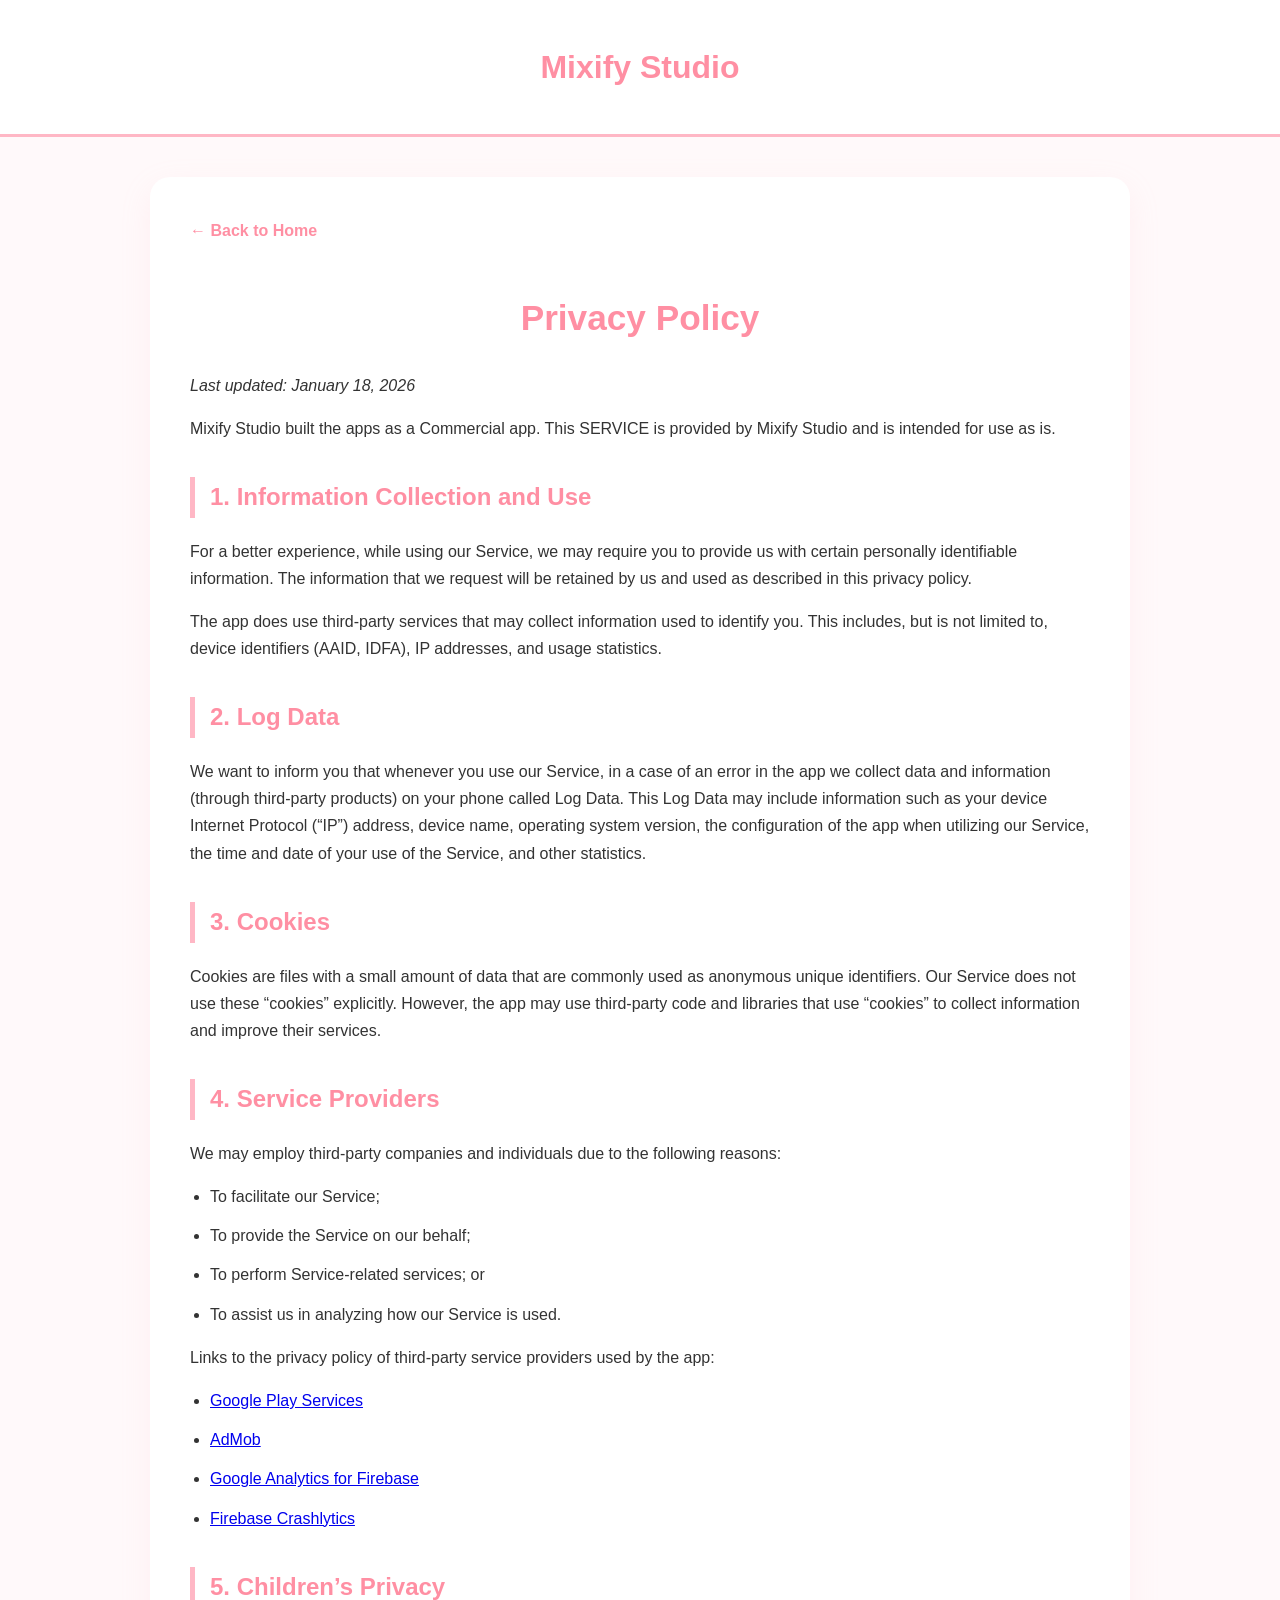
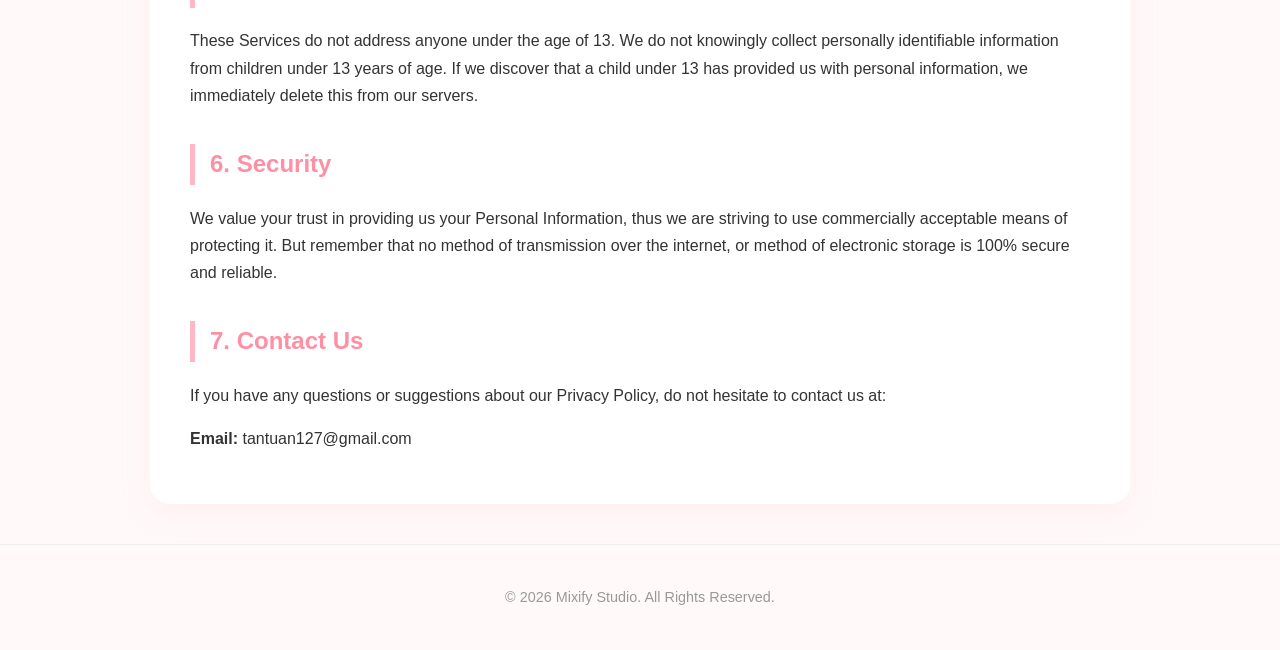
==== privacy-policy.html @ 19965524 "Create privacy-policy.html" ====
<!DOCTYPE html>
<html lang="en">
<head>
    <meta charset="UTF-8">
    <meta name="viewport" content="width=device-width, initial-scale=1.0">
    <title>Privacy Policy | Mixify Studio</title>
    <style>
        :root { --primary-pink: #ffb7c5; --soft-white: #ffffff; --text-gray: #333; --accent-color: #ff8fa3; }
        body { font-family: 'Segoe UI', Arial, sans-serif; margin: 0; background-color: #fff9fa; color: var(--text-gray); line-height: 1.7; }
        header { background: white; padding: 40px 20px; text-align: center; border-bottom: 3px solid var(--primary-pink); }
        .container { max-width: 900px; margin: 40px auto; padding: 40px; background: white; border-radius: 20px; box-shadow: 0 10px 30px rgba(255, 183, 197, 0.15); }
        h1 { color: var(--accent-color); font-size: 2.2em; text-align: center; }
        h2 { color: var(--accent-color); border-left: 5px solid var(--primary-pink); padding-left: 15px; margin-top: 35px; }
        p, li { margin-bottom: 12px; }
        ul { padding-left: 20px; }
        .back-home { display: inline-block; margin-bottom: 20px; color: var(--accent-color); text-decoration: none; font-weight: bold; }
        footer { text-align: center; padding: 40px; font-size: 0.9em; color: #999; border-top: 1px solid #eee; }
    </style>
</head>
<body>
    <header><div style="font-size: 2em; font-weight: bold; color: var(--accent-color);">Mixify Studio</div></header>
    <div class="container">
        <a href="index.html" class="back-home">← Back to Home</a>
        <h1>Privacy Policy</h1>
        <p><em>Last updated: January 18, 2026</em></p>

        <p>Mixify Studio built the apps as a Commercial app. This SERVICE is provided by Mixify Studio and is intended for use as is.</p>

        <h2>1. Information Collection and Use</h2>
        <p>For a better experience, while using our Service, we may require you to provide us with certain personally identifiable information. The information that we request will be retained by us and used as described in this privacy policy.</p>
        <p>The app does use third-party services that may collect information used to identify you. This includes, but is not limited to, device identifiers (AAID, IDFA), IP addresses, and usage statistics.</p>

        <h2>2. Log Data</h2>
        <p>We want to inform you that whenever you use our Service, in a case of an error in the app we collect data and information (through third-party products) on your phone called Log Data. This Log Data may include information such as your device Internet Protocol (“IP”) address, device name, operating system version, the configuration of the app when utilizing our Service, the time and date of your use of the Service, and other statistics.</p>

        <h2>3. Cookies</h2>
        <p>Cookies are files with a small amount of data that are commonly used as anonymous unique identifiers. Our Service does not use these “cookies” explicitly. However, the app may use third-party code and libraries that use “cookies” to collect information and improve their services.</p>

        <h2>4. Service Providers</h2>
        <p>We may employ third-party companies and individuals due to the following reasons:</p>
        <ul>
            <li>To facilitate our Service;</li>
            <li>To provide the Service on our behalf;</li>
            <li>To perform Service-related services; or</li>
            <li>To assist us in analyzing how our Service is used.</li>
        </ul>
        <p>Links to the privacy policy of third-party service providers used by the app:</p>
        <ul>
            <li><a href="https://www.google.com/policies/privacy/">Google Play Services</a></li>
            <li><a href="https://support.google.com/admob/answer/6128543?hl=vi">AdMob</a></li>
            <li><a href="https://firebase.google.com/policies/analytics">Google Analytics for Firebase</a></li>
            <li><a href="https://firebase.google.com/support/privacy/">Firebase Crashlytics</a></li>
        </ul>

        <h2>5. Children’s Privacy</h2>
        <p>These Services do not address anyone under the age of 13. We do not knowingly collect personally identifiable information from children under 13 years of age. If we discover that a child under 13 has provided us with personal information, we immediately delete this from our servers.</p>

        <h2>6. Security</h2>
        <p>We value your trust in providing us your Personal Information, thus we are striving to use commercially acceptable means of protecting it. But remember that no method of transmission over the internet, or method of electronic storage is 100% secure and reliable.</p>

        <h2>7. Contact Us</h2>
        <p>If you have any questions or suggestions about our Privacy Policy, do not hesitate to contact us at:</p>
        <p><strong>Email:</strong> tantuan127@gmail.com</p>
    </div>
    <footer>&copy; 2026 Mixify Studio. All Rights Reserved.</footer>
</body>
</html>
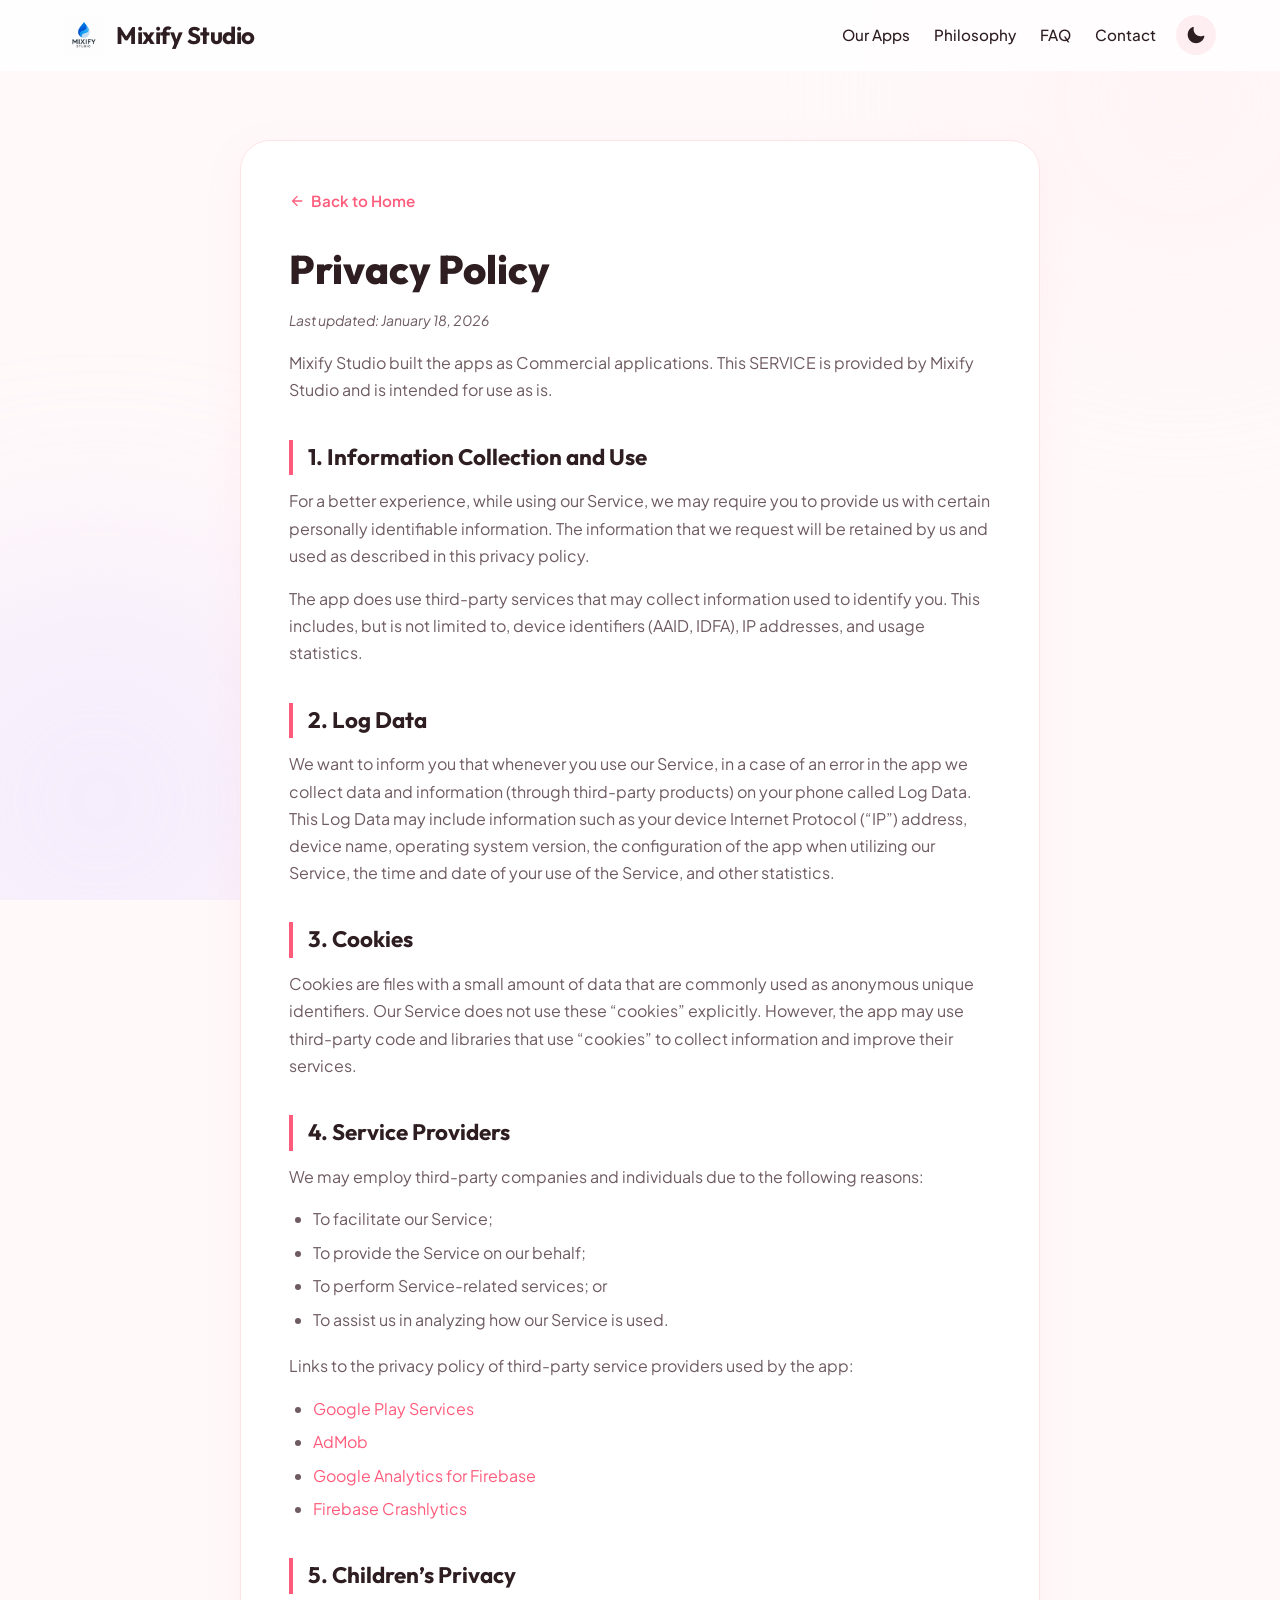
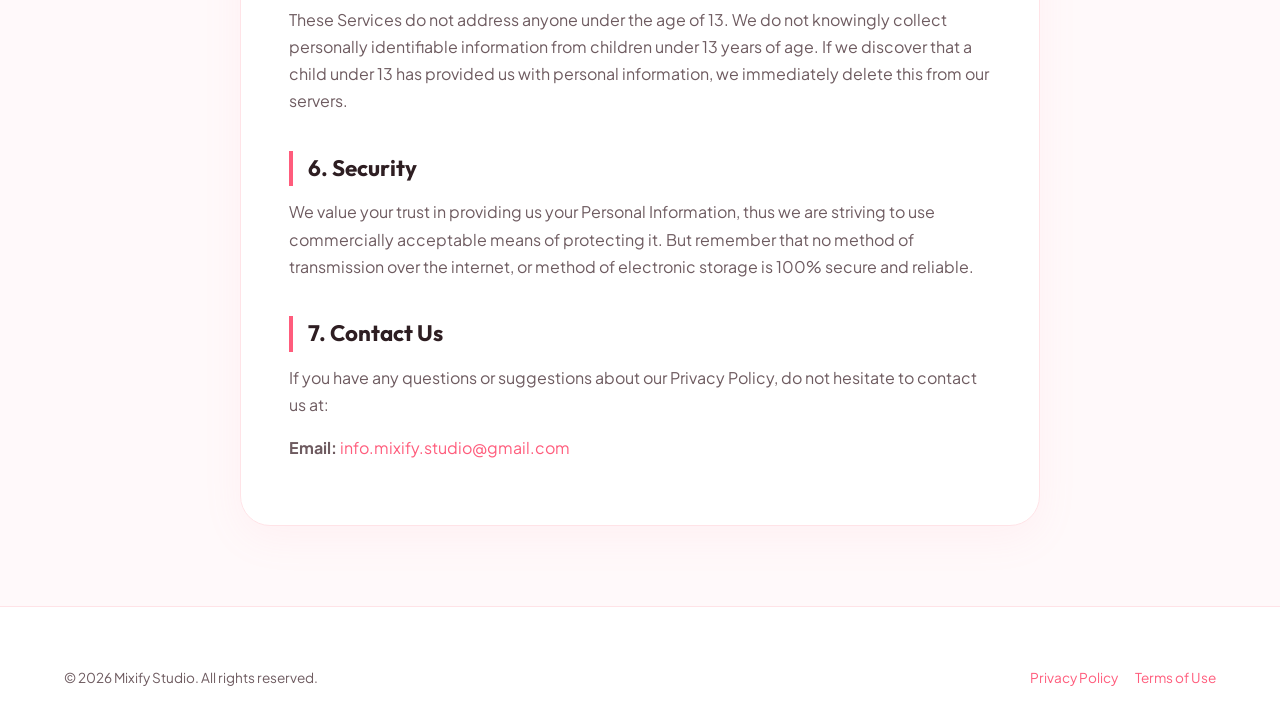
==== commit 72392c4e: "Update wweb" ====
--- a/privacy-policy.html
+++ b/privacy-policy.html
@@ -1,67 +1,155 @@
 <!DOCTYPE html>
-<html lang="en">
+<html lang="en" data-theme="light">
+
 <head>
     <meta charset="UTF-8">
     <meta name="viewport" content="width=device-width, initial-scale=1.0">
     <title>Privacy Policy | Mixify Studio</title>
-    <style>
-        :root { --primary-pink: #ffb7c5; --soft-white: #ffffff; --text-gray: #333; --accent-color: #ff8fa3; }
-        body { font-family: 'Segoe UI', Arial, sans-serif; margin: 0; background-color: #fff9fa; color: var(--text-gray); line-height: 1.7; }
-        header { background: white; padding: 40px 20px; text-align: center; border-bottom: 3px solid var(--primary-pink); }
-        .container { max-width: 900px; margin: 40px auto; padding: 40px; background: white; border-radius: 20px; box-shadow: 0 10px 30px rgba(255, 183, 197, 0.15); }
-        h1 { color: var(--accent-color); font-size: 2.2em; text-align: center; }
-        h2 { color: var(--accent-color); border-left: 5px solid var(--primary-pink); padding-left: 15px; margin-top: 35px; }
-        p, li { margin-bottom: 12px; }
-        ul { padding-left: 20px; }
-        .back-home { display: inline-block; margin-bottom: 20px; color: var(--accent-color); text-decoration: none; font-weight: bold; }
-        footer { text-align: center; padding: 40px; font-size: 0.9em; color: #999; border-top: 1px solid #eee; }
-    </style>
+    <link rel="stylesheet" href="style.css">
 </head>
+
 <body>
-    <header><div style="font-size: 2em; font-weight: bold; color: var(--accent-color);">Mixify Studio</div></header>
-    <div class="container">
-        <a href="index.html" class="back-home">← Back to Home</a>
-        <h1>Privacy Policy</h1>
-        <p><em>Last updated: January 18, 2026</em></p>
 
-        <p>Mixify Studio built the apps as a Commercial app. This SERVICE is provided by Mixify Studio and is intended for use as is.</p>
+    <!-- Floating Background Blobs -->
+    <div class="bg-blobs">
+        <div class="blob blob-1"></div>
+        <div class="blob blob-2"></div>
+    </div>
 
-        <h2>1. Information Collection and Use</h2>
-        <p>For a better experience, while using our Service, we may require you to provide us with certain personally identifiable information. The information that we request will be retained by us and used as described in this privacy policy.</p>
-        <p>The app does use third-party services that may collect information used to identify you. This includes, but is not limited to, device identifiers (AAID, IDFA), IP addresses, and usage statistics.</p>
+    <!-- Navigation Header -->
+    <header class="navbar" id="navbar">
+        <div class="nav-container">
+            <a href="index.html" class="logo-link">
+                <img src="studio-logo-full.png" alt="Mixify Studio Logo" class="nav-logo">
+                <span class="nav-brand">Mixify Studio</span>
+            </a>
+            <div class="nav-controls">
+                <nav>
+                    <ul class="nav-menu">
+                        <li class="nav-item"><a href="index.html#apps">Our Apps</a></li>
+                        <li class="nav-item"><a href="index.html#philosophy">Philosophy</a></li>
+                        <li class="nav-item"><a href="index.html#faq">FAQ</a></li>
+                        <li class="nav-item"><a href="index.html#contact">Contact</a></li>
+                    </ul>
+                </nav>
+                <!-- Light/Dark Theme Toggle -->
+                <button class="theme-toggle-btn" id="theme-toggle" aria-label="Toggle dark mode">
+                    <svg class="moon-icon" viewBox="0 0 24 24" xmlns="http://www.w3.org/2000/svg">
+                        <path
+                            d="M21.64 13a1 1 0 0 0-1.05-.14 8.05 8.05 0 0 1-3.37.73 8.15 8.15 0 0 1-8.14-8.1 8.59 8.59 0 0 1 .25-2A1 1 0 0 0 8 2.36a10.14 10.14 0 1 0 14 11.69 1 1 0 0 0-.36-1.05z" />
+                    </svg>
+                    <svg class="sun-icon" viewBox="0 0 24 24" xmlns="http://www.w3.org/2000/svg">
+                        <path
+                            d="M12 7a5 5 0 1 0 5 5 5 5 0 0 0-5-5zm0 8a3 3 0 1 1 3-3 3 3 0 0 1-3 3zm0-10a1 1 0 0 0 1-1V3a1 1 0 0 0-2 0v1A1 1 0 0 0 12 5zm0 14a1 1 0 0 0-1 1v1a1 1 0 0 0 2 0v-1a1 1 0 0 0-1-1zM5.64 6.64a1 1 0 0 0 1.41 0l.7-.7a1 1 0 0 0-1.41-1.41l-.7.7a1 1 0 0 0 0 1.41zm11.31 11.3a1 1 0 0 0 1.41 0l.7-.7a1 1 0 0 0-1.41-1.41l-.7.7a1 1 0 0 0 0 1.41zM5 12a1 1 0 0 0-1-1H3a1 1 0 0 0 0 2h1a1 1 0 0 0 1-1zm16-1h-1a1 1 0 0 0 0 2h1a1 1 0 0 0 0-2zM6.34 16.25a1 1 0 0 0-1.41 1.41l.7.7a1 1 0 0 0 1.41-1.41zm11.31-11.3a1 1 0 0 0-1.41 1.41l.7.7a1 1 0 0 0 1.41-1.41z" />
+                    </svg>
+                </button>
+            </div>
+        </div>
+    </header>
 
-        <h2>2. Log Data</h2>
-        <p>We want to inform you that whenever you use our Service, in a case of an error in the app we collect data and information (through third-party products) on your phone called Log Data. This Log Data may include information such as your device Internet Protocol (“IP”) address, device name, operating system version, the configuration of the app when utilizing our Service, the time and date of your use of the Service, and other statistics.</p>
+    <!-- Main Legal Content Section -->
+    <main class="legal-page">
+        <div class="container">
+            <div class="legal-container">
+                <a href="index.html" class="back-home-link">
+                    <svg viewBox="0 0 24 24" width="16" height="16" fill="currentColor">
+                        <path d="M20 11H7.83l5.59-5.59L12 4l-8 8 8 8 1.41-1.41L7.83 13H20v-2z" />
+                    </svg>
+                    Back to Home
+                </a>
+                <h1>Privacy Policy</h1>
+                <p class="legal-date">Last updated: January 18, 2026</p>
 
-        <h2>3. Cookies</h2>
-        <p>Cookies are files with a small amount of data that are commonly used as anonymous unique identifiers. Our Service does not use these “cookies” explicitly. However, the app may use third-party code and libraries that use “cookies” to collect information and improve their services.</p>
+                <p>Mixify Studio built the apps as Commercial applications. This SERVICE is provided by Mixify Studio
+                    and is intended for use as is.</p>
 
-        <h2>4. Service Providers</h2>
-        <p>We may employ third-party companies and individuals due to the following reasons:</p>
-        <ul>
-            <li>To facilitate our Service;</li>
-            <li>To provide the Service on our behalf;</li>
-            <li>To perform Service-related services; or</li>
-            <li>To assist us in analyzing how our Service is used.</li>
-        </ul>
-        <p>Links to the privacy policy of third-party service providers used by the app:</p>
-        <ul>
-            <li><a href="https://www.google.com/policies/privacy/">Google Play Services</a></li>
-            <li><a href="https://support.google.com/admob/answer/6128543?hl=vi">AdMob</a></li>
-            <li><a href="https://firebase.google.com/policies/analytics">Google Analytics for Firebase</a></li>
-            <li><a href="https://firebase.google.com/support/privacy/">Firebase Crashlytics</a></li>
-        </ul>
+                <h2>1. Information Collection and Use</h2>
+                <p>For a better experience, while using our Service, we may require you to provide us with certain
+                    personally identifiable information. The information that we request will be retained by us and used
+                    as described in this privacy policy.</p>
+                <p>The app does use third-party services that may collect information used to identify you. This
+                    includes, but is not limited to, device identifiers (AAID, IDFA), IP addresses, and usage
+                    statistics.</p>
 
-        <h2>5. Children’s Privacy</h2>
-        <p>These Services do not address anyone under the age of 13. We do not knowingly collect personally identifiable information from children under 13 years of age. If we discover that a child under 13 has provided us with personal information, we immediately delete this from our servers.</p>
+                <h2>2. Log Data</h2>
+                <p>We want to inform you that whenever you use our Service, in a case of an error in the app we collect
+                    data and information (through third-party products) on your phone called Log Data. This Log Data may
+                    include information such as your device Internet Protocol (“IP”) address, device name, operating
+                    system version, the configuration of the app when utilizing our Service, the time and date of your
+                    use of the Service, and other statistics.</p>
 
-        <h2>6. Security</h2>
-        <p>We value your trust in providing us your Personal Information, thus we are striving to use commercially acceptable means of protecting it. But remember that no method of transmission over the internet, or method of electronic storage is 100% secure and reliable.</p>
+                <h2>3. Cookies</h2>
+                <p>Cookies are files with a small amount of data that are commonly used as anonymous unique identifiers.
+                    Our Service does not use these “cookies” explicitly. However, the app may use third-party code and
+                    libraries that use “cookies” to collect information and improve their services.</p>
 
-        <h2>7. Contact Us</h2>
-        <p>If you have any questions or suggestions about our Privacy Policy, do not hesitate to contact us at:</p>
-        <p><strong>Email:</strong> tantuan127@gmail.com</p>
-    </div>
-    <footer>&copy; 2026 Mixify Studio. All Rights Reserved.</footer>
+                <h2>4. Service Providers</h2>
+                <p>We may employ third-party companies and individuals due to the following reasons:</p>
+                <ul>
+                    <li>To facilitate our Service;</li>
+                    <li>To provide the Service on our behalf;</li>
+                    <li>To perform Service-related services; or</li>
+                    <li>To assist us in analyzing how our Service is used.</li>
+                </ul>
+                <p>Links to the privacy policy of third-party service providers used by the app:</p>
+                <ul>
+                    <li><a href="https://www.google.com/policies/privacy/" target="_blank">Google Play Services</a></li>
+                    <li><a href="https://support.google.com/admob/answer/6128543?hl=en" target="_blank">AdMob</a></li>
+                    <li><a href="https://firebase.google.com/policies/analytics" target="_blank">Google Analytics for
+                            Firebase</a></li>
+                    <li><a href="https://firebase.google.com/support/privacy/" target="_blank">Firebase Crashlytics</a>
+                    </li>
+                </ul>
+
+                <h2>5. Children’s Privacy</h2>
+                <p>These Services do not address anyone under the age of 13. We do not knowingly collect personally
+                    identifiable information from children under 13 years of age. If we discover that a child under 13
+                    has provided us with personal information, we immediately delete this from our servers.</p>
+
+                <h2>6. Security</h2>
+                <p>We value your trust in providing us your Personal Information, thus we are striving to use
+                    commercially acceptable means of protecting it. But remember that no method of transmission over the
+                    internet, or method of electronic storage is 100% secure and reliable.</p>
+
+                <h2>7. Contact Us</h2>
+                <p>If you have any questions or suggestions about our Privacy Policy, do not hesitate to contact us at:
+                </p>
+                <p><strong>Email:</strong> <a
+                        href="mailto:info.mixify.studio@gmail.com">info.mixify.studio@gmail.com</a></p>
+            </div>
+        </div>
+    </main>
+
+    <!-- Footer -->
+    <footer class="footer">
+        <div class="footer-container">
+            <div class="footer-bottom" style="border-top: none; padding-top: 0;">
+                <p>&copy; 2026 Mixify Studio. All rights reserved.</p>
+                <p>
+                    <a href="privacy-policy.html" style="margin-right: 15px;">Privacy Policy</a>
+                    <a href="terms-of-use.html">Terms of Use</a>
+                </p>
+            </div>
+        </div>
+    </footer>
+
+    <!-- App JavaScript Logic -->
+    <script>
+        // Theme Toggle Logic
+        const themeToggle = document.getElementById('theme-toggle');
+        const rootHtml = document.documentElement;
+
+        // Check for saved theme preference or use light theme default
+        const savedTheme = localStorage.getItem('theme') || 'light';
+        rootHtml.setAttribute('data-theme', savedTheme);
+
+        themeToggle.addEventListener('click', () => {
+            const currentTheme = rootHtml.getAttribute('data-theme');
+            const newTheme = currentTheme === 'dark' ? 'light' : 'dark';
+            rootHtml.setAttribute('data-theme', newTheme);
+            localStorage.setItem('theme', newTheme);
+        });
+    </script>
 </body>
-</html>
+
+</html>
--- a/style.css
+++ b/style.css
@@ -0,0 +1,996 @@
+@import url('https://fonts.googleapis.com/css2?family=Outfit:wght@300;400;500;600;700;800&family=Plus+Jakarta+Sans:wght@300;400;500;600;700&display=swap');
+
+:root {
+    /* Light Theme (Aesthetic Pastel Pink) */
+    --bg-primary: #FFF9FA;
+    --bg-secondary: #FFFFFF;
+    --accent-pink: #FF8FA3;
+    --accent-rose: #FF5C7C;
+    --accent-light: #FFEEF1;
+    --accent-lavender: #E8DDFF;
+    --text-main: #2E1E22;
+    --text-muted: #6E5B60;
+    --border-color: #FFE3E7;
+    --card-shadow: 0 12px 40px rgba(255, 143, 163, 0.08);
+    --card-shadow-hover: 0 20px 48px rgba(255, 143, 163, 0.16);
+    --glass-bg: rgba(255, 255, 255, 0.75);
+    --glass-border: rgba(255, 255, 255, 0.6);
+    --transition-speed: 0.3s;
+    --font-heading: 'Outfit', sans-serif;
+    --font-body: 'Plus Jakarta Sans', sans-serif;
+}
+
+[data-theme="dark"] {
+    /* Dark Theme (Sweet Neon Dark) */
+    --bg-primary: #0A0708;
+    --bg-secondary: #130E10;
+    --accent-pink: #FF5E7E;
+    --accent-rose: #FF8FA3;
+    --accent-light: #251318;
+    --accent-lavender: #231C30;
+    --text-main: #FDF5F7;
+    --text-muted: #A89599;
+    --border-color: #26191C;
+    --card-shadow: 0 15px 45px rgba(0, 0, 0, 0.5);
+    --card-shadow-hover: 0 25px 55px rgba(255, 94, 126, 0.1);
+    --glass-bg: rgba(19, 14, 16, 0.8);
+    --glass-border: rgba(255, 255, 255, 0.04);
+}
+
+/* Base Styles */
+* {
+    box-sizing: border-box;
+    margin: 0;
+    padding: 0;
+}
+
+body {
+    background-color: var(--bg-primary);
+    color: var(--text-main);
+    font-family: var(--font-body);
+    line-height: 1.6;
+    overflow-x: hidden;
+    transition: background-color var(--transition-speed), color var(--transition-speed);
+}
+
+a {
+    color: var(--accent-rose);
+    text-decoration: none;
+    transition: color var(--transition-speed);
+}
+
+a:hover {
+    color: var(--accent-pink);
+}
+
+/* Background Blobs for Floating Effect */
+.bg-blobs {
+    position: fixed;
+    top: 0;
+    left: 0;
+    width: 100%;
+    height: 100%;
+    z-index: -1;
+    overflow: hidden;
+    pointer-events: none;
+}
+
+.blob {
+    position: absolute;
+    border-radius: 50%;
+    filter: blur(100px);
+    opacity: 0.4;
+    animation: floatBlob 20s infinite alternate ease-in-out;
+}
+
+.blob-1 {
+    width: 400px;
+    height: 400px;
+    background-color: var(--accent-light);
+    top: -100px;
+    right: -100px;
+}
+
+.blob-2 {
+    width: 500px;
+    height: 500px;
+    background-color: var(--accent-lavender);
+    bottom: -150px;
+    left: -150px;
+    animation-delay: 5s;
+}
+
+@keyframes floatBlob {
+    0% { transform: translate(0, 0) scale(1); }
+    100% { transform: translate(60px, 40px) scale(1.1); }
+}
+
+/* Navbar */
+.navbar {
+    position: fixed;
+    top: 0;
+    left: 0;
+    width: 100%;
+    z-index: 100;
+    background: var(--glass-bg);
+    backdrop-filter: blur(12px);
+    -webkit-backdrop-filter: blur(12px);
+    border-bottom: 1px solid var(--glass-border);
+    padding: 15px 0;
+    transition: background var(--transition-speed);
+}
+
+.nav-container {
+    max-width: 1200px;
+    margin: 0 auto;
+    padding: 0 24px;
+    display: flex;
+    justify-content: space-between;
+    align-items: center;
+}
+
+.logo-link {
+    display: flex;
+    align-items: center;
+    gap: 12px;
+}
+
+.nav-logo {
+    max-height: 40px;
+    width: auto;
+    object-fit: contain;
+}
+
+.nav-brand {
+    font-family: var(--font-heading);
+    font-size: 1.5em;
+    font-weight: 700;
+    letter-spacing: -0.5px;
+    color: var(--text-main);
+}
+
+.nav-controls {
+    display: flex;
+    align-items: center;
+    gap: 20px;
+}
+
+.nav-menu {
+    display: flex;
+    gap: 24px;
+    list-style: none;
+}
+
+.nav-item a {
+    color: var(--text-main);
+    font-weight: 500;
+    font-size: 0.95em;
+    position: relative;
+    padding: 6px 0;
+}
+
+.nav-item a::after {
+    content: '';
+    position: absolute;
+    bottom: 0;
+    left: 0;
+    width: 0;
+    height: 2px;
+    background-color: var(--accent-rose);
+    transition: width var(--transition-speed);
+}
+
+.nav-item a:hover::after {
+    width: 100%;
+}
+
+/* Theme Toggle Button */
+.theme-toggle-btn {
+    background: none;
+    border: none;
+    cursor: pointer;
+    padding: 8px;
+    border-radius: 50%;
+    color: var(--text-main);
+    display: flex;
+    align-items: center;
+    justify-content: center;
+    background-color: var(--accent-light);
+    width: 40px;
+    height: 40px;
+    transition: background-color var(--transition-speed), transform 0.2s;
+}
+
+.theme-toggle-btn:hover {
+    transform: scale(1.1);
+}
+
+.theme-toggle-btn svg {
+    width: 20px;
+    height: 20px;
+    fill: currentColor;
+}
+
+.sun-icon { display: none; }
+[data-theme="dark"] .sun-icon { display: block; }
+[data-theme="dark"] .moon-icon { display: none; }
+
+/* Hero Section */
+.hero {
+    padding: 160px 0 80px;
+    position: relative;
+    text-align: center;
+}
+
+.hero-container {
+    max-width: 900px;
+    margin: 0 auto;
+    padding: 0 24px;
+}
+
+.badge {
+    display: inline-block;
+    background: var(--accent-light);
+    color: var(--accent-rose);
+    padding: 6px 16px;
+    border-radius: 30px;
+    font-weight: 600;
+    font-size: 0.85em;
+    margin-bottom: 24px;
+    letter-spacing: 0.5px;
+    border: 1px solid var(--border-color);
+}
+
+.hero-title {
+    font-family: var(--font-heading);
+    font-size: 3.5em;
+    font-weight: 800;
+    line-height: 1.15;
+    letter-spacing: -1.5px;
+    margin-bottom: 24px;
+}
+
+.gradient-text {
+    background: linear-gradient(135deg, var(--accent-rose) 0%, #A06CFF 100%);
+    -webkit-background-clip: text;
+    -webkit-text-fill-color: transparent;
+    background-clip: text;
+}
+
+.hero-subtitle {
+    font-size: 1.15em;
+    color: var(--text-muted);
+    max-width: 650px;
+    margin: 0 auto 36px;
+    line-height: 1.6;
+}
+
+.hero-ctas {
+    display: flex;
+    gap: 16px;
+    justify-content: center;
+    align-items: center;
+}
+
+.btn-primary {
+    display: inline-block;
+    background-color: var(--accent-rose);
+    color: #FFFFFF !important;
+    padding: 14px 32px;
+    border-radius: 50px;
+    font-weight: 600;
+    box-shadow: 0 8px 24px rgba(255, 92, 124, 0.25);
+    transition: background-color var(--transition-speed), transform 0.2s, box-shadow var(--transition-speed);
+}
+
+.btn-primary:hover {
+    background-color: var(--accent-pink);
+    transform: translateY(-2px);
+    box-shadow: 0 12px 30px rgba(255, 92, 124, 0.4);
+}
+
+.btn-secondary {
+    display: inline-block;
+    background-color: var(--bg-secondary);
+    color: var(--text-main);
+    border: 1px solid var(--border-color);
+    padding: 14px 32px;
+    border-radius: 50px;
+    font-weight: 600;
+    transition: transform 0.2s, background-color var(--transition-speed);
+}
+
+.btn-secondary:hover {
+    background-color: var(--accent-light);
+    transform: translateY(-2px);
+}
+
+/* Stats Section */
+.stats-row {
+    display: flex;
+    justify-content: center;
+    gap: 60px;
+    margin-top: 60px;
+}
+
+.stat-item {
+    text-align: center;
+}
+
+.stat-number {
+    font-family: var(--font-heading);
+    font-size: 2.2em;
+    font-weight: 800;
+    color: var(--accent-rose);
+}
+
+.stat-label {
+    font-size: 0.85em;
+    color: var(--text-muted);
+    font-weight: 500;
+    margin-top: 4px;
+}
+
+/* Section Common Styles */
+.section {
+    padding: 80px 0;
+}
+
+.section-header {
+    text-align: center;
+    max-width: 600px;
+    margin: 0 auto 60px;
+}
+
+.section-title {
+    font-family: var(--font-heading);
+    font-size: 2.5em;
+    font-weight: 800;
+    letter-spacing: -0.8px;
+    margin-bottom: 12px;
+}
+
+.section-subtitle {
+    color: var(--text-muted);
+    font-size: 1.05em;
+}
+
+.container {
+    max-width: 1200px;
+    margin: 0 auto;
+    padding: 0 24px;
+}
+
+/* Apps Grid */
+.apps-grid {
+    display: grid;
+    grid-template-columns: repeat(auto-fill, minmax(320px, 1fr));
+    gap: 30px;
+}
+
+.app-card {
+    background: var(--bg-secondary);
+    border-radius: 30px;
+    border: 1px solid var(--border-color);
+    padding: 30px;
+    box-shadow: var(--card-shadow);
+    transition: transform 0.4s cubic-bezier(0.175, 0.885, 0.32, 1.275), box-shadow 0.4s, border-color var(--transition-speed);
+    display: flex;
+    flex-direction: column;
+    height: 100%;
+}
+
+.app-card:hover {
+    transform: translateY(-8px);
+    box-shadow: var(--card-shadow-hover);
+    border-color: var(--accent-pink);
+}
+
+.app-card-header {
+    display: flex;
+    align-items: center;
+    gap: 20px;
+    margin-bottom: 20px;
+}
+
+.app-card-icon {
+    width: 72px;
+    height: 72px;
+    border-radius: 20%;
+    object-fit: cover;
+    box-shadow: 0 6px 16px rgba(0, 0, 0, 0.08);
+}
+
+.app-card-title-group {
+    display: flex;
+    flex-direction: column;
+}
+
+.app-card-title {
+    font-family: var(--font-heading);
+    font-size: 1.2em;
+    font-weight: 700;
+    line-height: 1.3;
+}
+
+.app-card-tag {
+    font-size: 0.75em;
+    font-weight: 600;
+    color: var(--accent-rose);
+    text-transform: uppercase;
+    letter-spacing: 0.8px;
+    margin-top: 4px;
+}
+
+.app-card-desc {
+    color: var(--text-muted);
+    font-size: 0.92em;
+    line-height: 1.5;
+    margin-bottom: 24px;
+    display: -webkit-box;
+    -webkit-line-clamp: 3;
+    -webkit-box-orient: vertical;
+    overflow: hidden;
+    flex-grow: 1;
+}
+
+.app-card-action {
+    display: flex;
+    justify-content: space-between;
+    align-items: center;
+    margin-top: auto;
+}
+
+.btn-text {
+    font-weight: 600;
+    font-size: 0.9em;
+    display: flex;
+    align-items: center;
+    gap: 6px;
+    cursor: pointer;
+    color: var(--accent-rose);
+    border: none;
+    background: none;
+}
+
+.btn-text svg {
+    transition: transform var(--transition-speed);
+}
+
+.btn-text:hover svg {
+    transform: translateX(4px);
+}
+
+/* Philosophy */
+.philosophy-grid {
+    display: grid;
+    grid-template-columns: repeat(3, 1fr);
+    gap: 30px;
+}
+
+.phil-card {
+    background-color: var(--bg-secondary);
+    border: 1px solid var(--border-color);
+    padding: 40px 30px;
+    border-radius: 30px;
+    text-align: center;
+    box-shadow: var(--card-shadow);
+}
+
+.phil-icon-wrapper {
+    width: 64px;
+    height: 64px;
+    border-radius: 50%;
+    background-color: var(--accent-light);
+    color: var(--accent-rose);
+    display: flex;
+    align-items: center;
+    justify-content: center;
+    margin: 0 auto 24px;
+}
+
+.phil-icon-wrapper svg {
+    width: 28px;
+    height: 28px;
+    fill: currentColor;
+}
+
+.phil-title {
+    font-family: var(--font-heading);
+    font-size: 1.3em;
+    font-weight: 700;
+    margin-bottom: 12px;
+}
+
+.phil-desc {
+    color: var(--text-muted);
+    font-size: 0.92em;
+    line-height: 1.6;
+}
+
+/* FAQ Section */
+.faq-list {
+    max-width: 800px;
+    margin: 0 auto;
+    display: flex;
+    flex-direction: column;
+    gap: 16px;
+}
+
+.faq-item {
+    background-color: var(--bg-secondary);
+    border: 1px solid var(--border-color);
+    border-radius: 20px;
+    overflow: hidden;
+    box-shadow: var(--card-shadow);
+    transition: border-color var(--transition-speed);
+}
+
+.faq-question {
+    padding: 24px 30px;
+    font-family: var(--font-heading);
+    font-size: 1.1em;
+    font-weight: 600;
+    cursor: pointer;
+    display: flex;
+    justify-content: space-between;
+    align-items: center;
+    user-select: none;
+}
+
+.faq-toggle-icon {
+    width: 18px;
+    height: 18px;
+    transition: transform var(--transition-speed);
+    fill: var(--text-main);
+}
+
+.faq-answer {
+    max-height: 0;
+    overflow: hidden;
+    transition: max-height var(--transition-speed) ease-out, padding var(--transition-speed);
+    padding: 0 30px;
+    color: var(--text-muted);
+    font-size: 0.95em;
+    line-height: 1.6;
+}
+
+.faq-item.active {
+    border-color: var(--accent-pink);
+}
+
+.faq-item.active .faq-answer {
+    padding-bottom: 24px;
+}
+
+.faq-item.active .faq-toggle-icon {
+    transform: rotate(180deg);
+}
+
+/* Contact Section */
+.contact-card {
+    background-color: var(--bg-secondary);
+    border: 1px solid var(--border-color);
+    border-radius: 36px;
+    box-shadow: var(--card-shadow);
+    padding: 60px 48px;
+    max-width: 800px;
+    margin: 0 auto;
+    position: relative;
+    overflow: hidden;
+}
+
+.contact-header {
+    text-align: center;
+    margin-bottom: 40px;
+}
+
+.contact-header h3 {
+    font-family: var(--font-heading);
+    font-size: 1.8em;
+    font-weight: 800;
+    margin-bottom: 8px;
+}
+
+.contact-form {
+    display: grid;
+    grid-template-columns: 1fr 1fr;
+    gap: 20px;
+}
+
+.form-group-full {
+    grid-column: span 2;
+}
+
+.form-group {
+    display: flex;
+    flex-direction: column;
+    gap: 8px;
+}
+
+.form-group label {
+    font-size: 0.85em;
+    font-weight: 600;
+    color: var(--text-muted);
+}
+
+.form-control {
+    width: 100%;
+    background-color: var(--bg-primary);
+    border: 1px solid var(--border-color);
+    border-radius: 12px;
+    padding: 14px 18px;
+    font-family: inherit;
+    font-size: 0.95em;
+    color: var(--text-main);
+    transition: border-color var(--transition-speed), box-shadow var(--transition-speed);
+}
+
+.form-control:focus {
+    outline: none;
+    border-color: var(--accent-pink);
+    box-shadow: 0 0 0 3px rgba(255, 143, 163, 0.2);
+}
+
+textarea.form-control {
+    resize: vertical;
+    min-height: 120px;
+}
+
+.submit-btn {
+    background-color: var(--accent-rose);
+    color: white;
+    border: none;
+    padding: 16px;
+    border-radius: 12px;
+    font-size: 1em;
+    font-weight: 600;
+    cursor: pointer;
+    box-shadow: 0 6px 16px rgba(255, 92, 124, 0.2);
+    transition: background-color var(--transition-speed), transform 0.2s;
+    display: flex;
+    justify-content: center;
+    align-items: center;
+    gap: 8px;
+}
+
+.submit-btn:hover {
+    background-color: var(--accent-pink);
+    transform: translateY(-1px);
+}
+
+.success-message {
+    margin-top: 15px;
+    text-align: center;
+    color: #4BB543;
+    font-weight: 600;
+    display: none;
+}
+
+/* Modal / Drawer for App Details */
+.modal {
+    position: fixed;
+    top: 0;
+    left: 0;
+    width: 100%;
+    height: 100%;
+    z-index: 1000;
+    display: flex;
+    align-items: center;
+    justify-content: center;
+    opacity: 0;
+    pointer-events: none;
+    transition: opacity 0.3s ease;
+}
+
+.modal.active {
+    opacity: 1;
+    pointer-events: auto;
+}
+
+.modal-overlay {
+    position: absolute;
+    top: 0;
+    left: 0;
+    width: 100%;
+    height: 100%;
+    background-color: rgba(10, 7, 8, 0.6);
+    backdrop-filter: blur(6px);
+}
+
+.modal-container {
+    background-color: var(--bg-secondary);
+    border: 1px solid var(--border-color);
+    border-radius: 36px;
+    box-shadow: 0 30px 70px rgba(0, 0, 0, 0.3);
+    max-width: 600px;
+    width: calc(100% - 40px);
+    z-index: 1001;
+    position: relative;
+    padding: 40px;
+    transform: scale(0.9);
+    transition: transform 0.3s cubic-bezier(0.34, 1.56, 0.64, 1);
+}
+
+.modal.active .modal-container {
+    transform: scale(1);
+}
+
+.modal-close {
+    position: absolute;
+    top: 24px;
+    right: 24px;
+    background: none;
+    border: none;
+    cursor: pointer;
+    color: var(--text-muted);
+    transition: color var(--transition-speed);
+}
+
+.modal-close:hover {
+    color: var(--text-main);
+}
+
+.modal-app-header {
+    display: flex;
+    align-items: center;
+    gap: 24px;
+    margin-bottom: 28px;
+}
+
+.modal-app-icon {
+    width: 90px;
+    height: 90px;
+    border-radius: 20%;
+    object-fit: cover;
+    box-shadow: 0 8px 24px rgba(0, 0, 0, 0.1);
+}
+
+.modal-app-info {
+    display: flex;
+    flex-direction: column;
+}
+
+.modal-app-title {
+    font-family: var(--font-heading);
+    font-size: 1.6em;
+    font-weight: 800;
+    line-height: 1.25;
+}
+
+.modal-app-tag {
+    font-size: 0.85em;
+    font-weight: 600;
+    color: var(--accent-rose);
+    text-transform: uppercase;
+    letter-spacing: 1px;
+    margin-top: 6px;
+}
+
+.modal-app-desc {
+    color: var(--text-muted);
+    font-size: 0.98em;
+    line-height: 1.6;
+    margin-bottom: 32px;
+}
+
+.modal-footer {
+    display: flex;
+    gap: 16px;
+}
+
+.modal-footer .btn-primary {
+    flex-grow: 1;
+    text-align: center;
+    display: flex;
+    justify-content: center;
+    align-items: center;
+    gap: 10px;
+}
+
+.modal-footer .btn-secondary {
+    flex-shrink: 0;
+}
+
+/* Legal Content Page Styling */
+.legal-page {
+    padding-top: 140px;
+    padding-bottom: 80px;
+}
+
+.legal-container {
+    max-width: 800px;
+    margin: 0 auto;
+    padding: 48px;
+    background-color: var(--bg-secondary);
+    border: 1px solid var(--border-color);
+    border-radius: 30px;
+    box-shadow: var(--card-shadow);
+}
+
+.legal-container h1 {
+    font-family: var(--font-heading);
+    font-size: 2.5em;
+    font-weight: 800;
+    margin-bottom: 8px;
+}
+
+.legal-date {
+    font-size: 0.88em;
+    color: var(--text-muted);
+    margin-bottom: 30px;
+    font-style: italic;
+}
+
+.legal-container h2 {
+    font-family: var(--font-heading);
+    font-size: 1.4em;
+    font-weight: 700;
+    margin-top: 36px;
+    margin-bottom: 12px;
+    color: var(--text-main);
+    border-left: 4px solid var(--accent-rose);
+    padding-left: 15px;
+}
+
+.legal-container p {
+    margin-bottom: 16px;
+    color: var(--text-muted);
+    line-height: 1.7;
+}
+
+.legal-container ul {
+    margin-bottom: 20px;
+    padding-left: 24px;
+    color: var(--text-muted);
+}
+
+.legal-container li {
+    margin-bottom: 8px;
+    line-height: 1.6;
+}
+
+.back-home-link {
+    display: inline-flex;
+    align-items: center;
+    gap: 6px;
+    font-weight: 600;
+    font-size: 0.95em;
+    margin-bottom: 24px;
+    color: var(--accent-rose);
+}
+
+.back-home-link:hover {
+    color: var(--accent-pink);
+}
+
+/* Footer */
+.footer {
+    background-color: var(--bg-secondary);
+    border-top: 1px solid var(--border-color);
+    padding: 60px 0 30px;
+}
+
+.footer-container {
+    max-width: 1200px;
+    margin: 0 auto;
+    padding: 0 24px;
+}
+
+.footer-top {
+    display: flex;
+    justify-content: space-between;
+    align-items: flex-start;
+    margin-bottom: 40px;
+    flex-wrap: wrap;
+    gap: 30px;
+}
+
+.footer-brand-col {
+    max-width: 320px;
+}
+
+.footer-desc {
+    color: var(--text-muted);
+    font-size: 0.9em;
+    margin-top: 15px;
+    line-height: 1.5;
+}
+
+.footer-links-col {
+    display: flex;
+    gap: 60px;
+}
+
+.footer-list-title {
+    font-family: var(--font-heading);
+    font-size: 0.9em;
+    font-weight: 700;
+    text-transform: uppercase;
+    letter-spacing: 0.8px;
+    margin-bottom: 16px;
+}
+
+.footer-list {
+    list-style: none;
+    display: flex;
+    flex-direction: column;
+    gap: 10px;
+}
+
+.footer-list a {
+    color: var(--text-muted);
+    font-size: 0.9em;
+    transition: color var(--transition-speed);
+}
+
+.footer-list a:hover {
+    color: var(--accent-rose);
+}
+
+.footer-bottom {
+    display: flex;
+    justify-content: space-between;
+    align-items: center;
+    border-top: 1px solid var(--border-color);
+    padding-top: 30px;
+    font-size: 0.85em;
+    color: var(--text-muted);
+    flex-wrap: wrap;
+    gap: 15px;
+}
+
+/* Media Queries */
+@media (max-width: 991px) {
+    .philosophy-grid {
+        grid-template-columns: 1fr;
+        max-width: 600px;
+        margin: 0 auto;
+    }
+    
+    .hero-title {
+        font-size: 2.8em;
+    }
+}
+
+@media (max-width: 768px) {
+    .nav-menu {
+        display: none; /* Can add a mobile hamburger menu if needed, but simple site navbar works */
+    }
+    
+    .hero-title {
+        font-size: 2.3em;
+    }
+    
+    .stats-row {
+        gap: 30px;
+        flex-wrap: wrap;
+    }
+    
+    .contact-form {
+        grid-template-columns: 1fr;
+    }
+    
+    .form-group-full {
+        grid-column: span 1;
+    }
+    
+    .contact-card {
+        padding: 40px 24px;
+    }
+    
+    .footer-top {
+        flex-direction: column;
+        gap: 40px;
+    }
+    
+    .footer-links-col {
+        width: 100%;
+        justify-content: space-between;
+        gap: 30px;
+    }
+    
+    .legal-container {
+        padding: 24px;
+    }
+}
